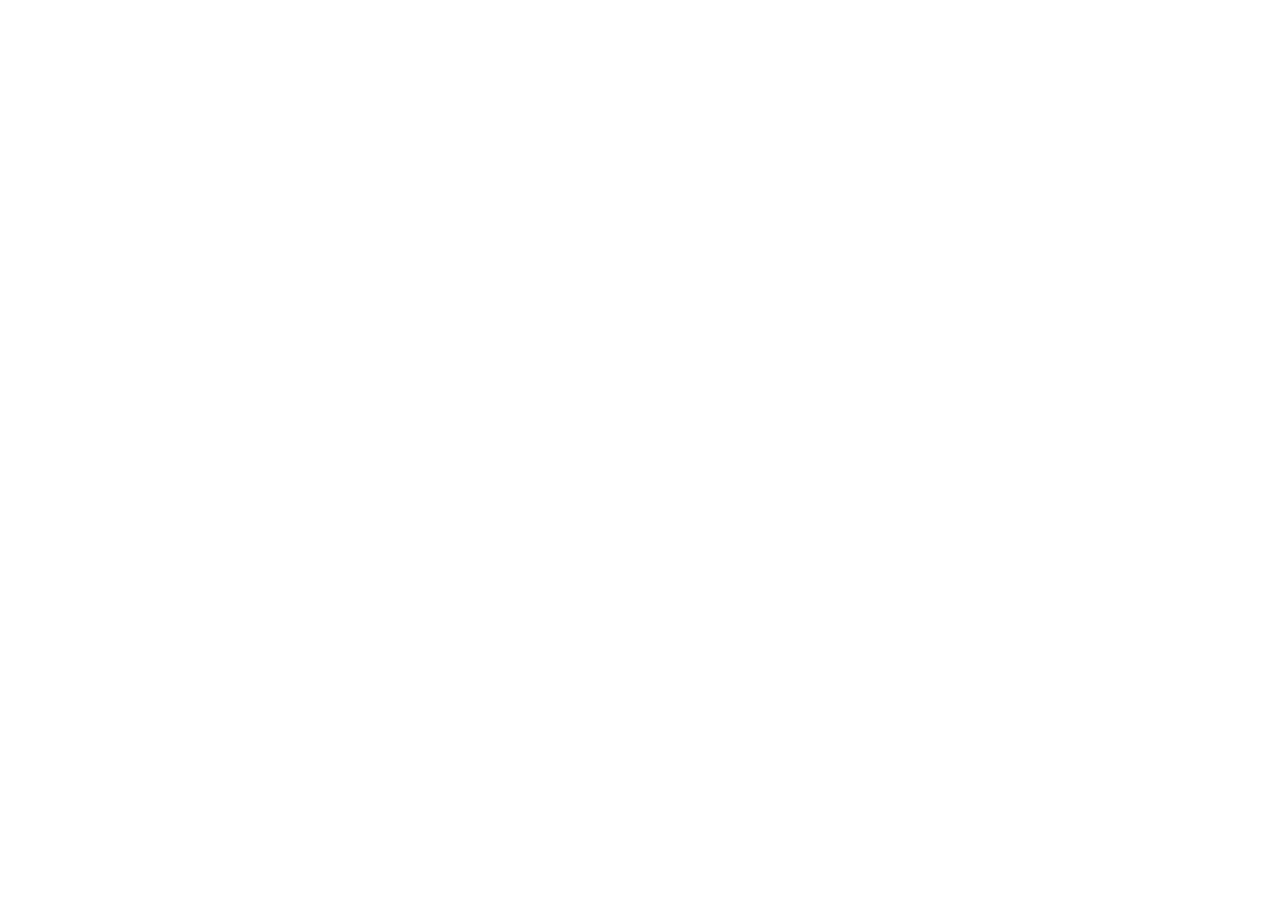
==== Ferris Wheel/index.html @ 978d9c90 "Add initial HTML structure for Ferris Wheel" ====
<!DOCTYPE html>
<html lang="en">
  <head>
    <meta charset="UTF-8">
    <title>Ferris Wheel</title>
    <link rel="stylesheet" href="./styles.css">
  </head>
  <body>
    <div class="wheel-stand"></div>
    <div class="wheel">
      <span class="line"></span>
      <span class="line"></span>
      <span class="line"></span>
      <span class="line"></span>
      <span class="line"></span>
      <span class="line"></span>

      <div class="cabin"></div>
      <div class="cabin"></div>
      <div class="cabin"></div>
      <div class="cabin"></div>
      <div class="cabin"></div>
      <div class="cabin"></div>
    </div>
  </body>
</html>
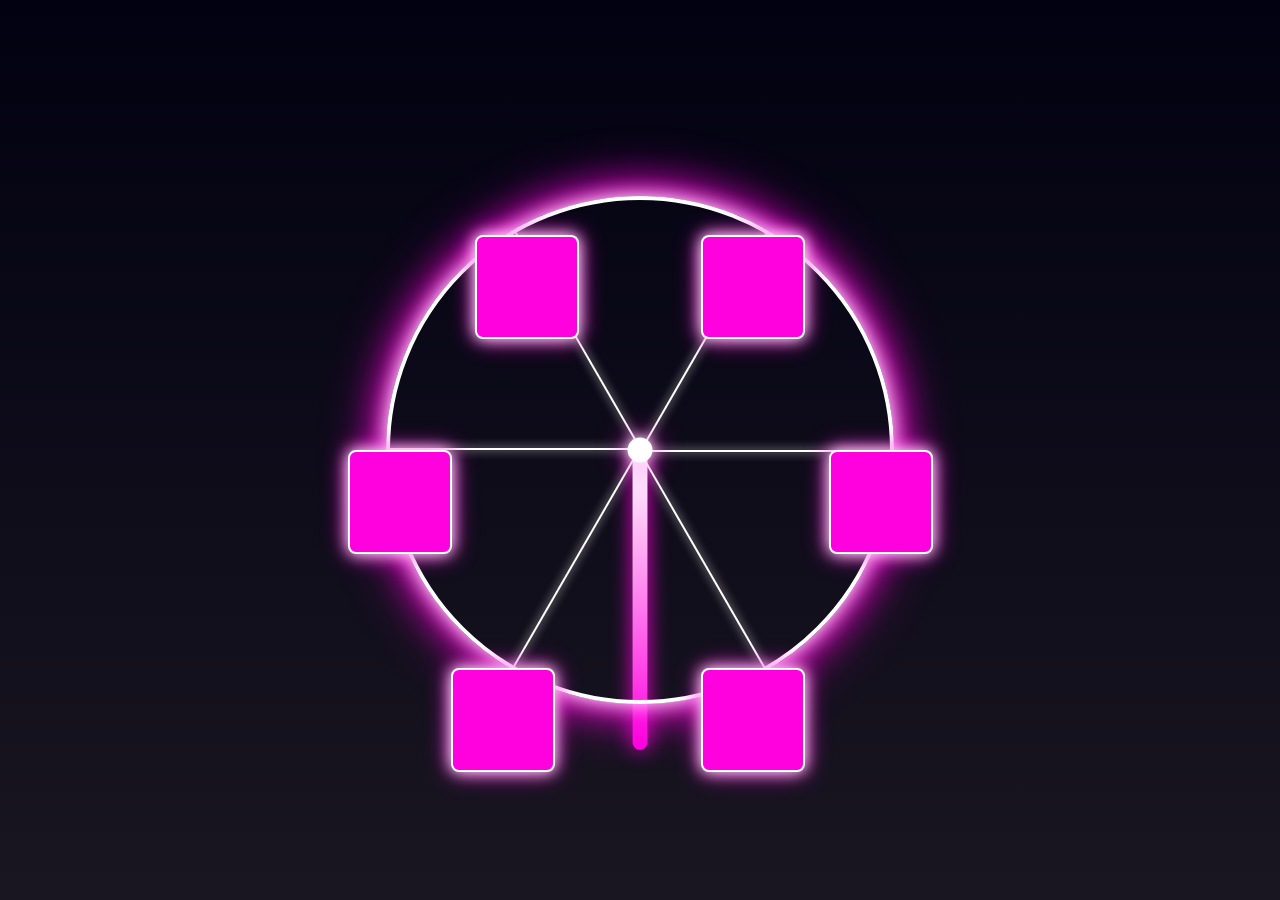
==== commit 9b5d151d: "Add files via upload" ====
--- a/Ferris Wheel/index.html
+++ b/Ferris Wheel/index.html
@@ -23,4 +23,4 @@
       <div class="cabin"></div>
     </div>
   </body>
-</html>
+</html>
--- a/Ferris Wheel/styles.css
+++ b/Ferris Wheel/styles.css
@@ -0,0 +1,158 @@
+.wheel {
+  border:4px solid #fff;
+  border-radius: 50%;
+  margin-left: 0;
+  position: relative;
+  height: 55vw;
+  width: 55vw;
+  max-width: 500px;
+  max-height: 500px;
+  animation-name: wheel;
+  animation-duration: 10s;
+  animation-iteration-count: infinite;
+  animation-timing-function: linear;
+  box-shadow:0 0 20px #fff, 0 0 40px #ff00de, 0 0 60px #ff00de;
+  z-index: 2;
+}
+.wheel::before {
+  content: '';
+  position: absolute;
+  width: 25px;
+  height: 25px;
+  background: #fff;
+  border-radius: 50%;
+  top: 50%;
+  left: 50%;
+  transform: translate(-50%, -50%);
+  z-index: 10;
+  box-shadow: 0 0 15px #fff, 0 0 30px #ff00de;
+}
+.wheel-stand {
+  position: absolute;
+  width: 15px;
+  height: 300px; 
+  background: linear-gradient(to bottom, #fff, #ff00de);
+  top: 50%;
+  left: 50%;
+  transform: translateX(-50%);
+  z-index: -1; 
+  border-radius: 10px;
+  box-shadow: 0 0 20px #ff00de;
+}
+.line {
+  width: 50%;
+  height: 2px;
+  position: absolute;
+  top: 50%;
+  left: 50%;
+  transform-origin: 0% 0%;
+  background-color:#fff;
+  box-shadow: 0 0 10px #fff;
+}
+
+.line:nth-of-type(2) {
+  transform: rotate(60deg);
+}
+.line:nth-of-type(3) {
+  transform: rotate(120deg);
+}
+.line:nth-of-type(4) {
+  transform: rotate(180deg);
+}
+.line:nth-of-type(5) {
+  transform: rotate(240deg);
+}
+.line:nth-of-type(6) {
+  transform: rotate(300deg);
+}
+
+.cabin {
+  background-color: #ff00de;
+  width: 20%;
+  height: 20%;
+  position: absolute;
+  border: 2px solid #fff;
+  border-radius: 8px;
+  transform-origin: 50% 0%;
+  animation: cabins 10s ease-in-out infinite;
+  box-shadow: 0 0 15px #fff, 0 0 25px #ff00de;
+}
+
+.cabin:nth-of-type(1) {
+  right: -8.5%;
+  top: 50%;
+}
+.cabin:nth-of-type(2) {
+  right: 17%;
+  top: 93.5%;
+}
+.cabin:nth-of-type(3) {
+  right: 67%;
+  top: 93.5%;
+}
+.cabin:nth-of-type(4) {
+  left: -8.5%;
+  top: 50%;
+}
+.cabin:nth-of-type(5) {
+  left: 17%;
+  top: 7%;
+}
+.cabin:nth-of-type(6) {
+  right: 17%;
+  top: 7%;
+}
+
+@keyframes wheel {
+   0% {
+     transform: rotate(0deg);
+   }
+   100% {
+     transform: rotate(360deg);
+   }
+}
+
+@keyframes cabins {
+  0% {
+    transform: rotate(0deg);
+  }
+  25% {
+    background-color: yellow;
+  }
+  50% {
+    background-color: purple;
+  }
+  75%{
+  background-color:yellow;
+  }
+  100% {
+    transform: rotate(-360deg);
+  }
+}
+body {
+  display: flex;
+  justify-content: center;
+  align-items: center;
+  height: 100vh;
+  background: linear-gradient(to bottom, #020111 0%, #191621 100%);
+  margin: 0;
+  overflow:hidden;
+
+
+}
+
+@media (max-width: 600px) {
+  .wheel {
+    width: 80vw;
+  }
+
+  .wheel-stand {
+    height: 200px; 
+    width: 10px;
+  }
+
+  .cabin {
+    width: 15%;
+    height: 15%;
+  }
+}
